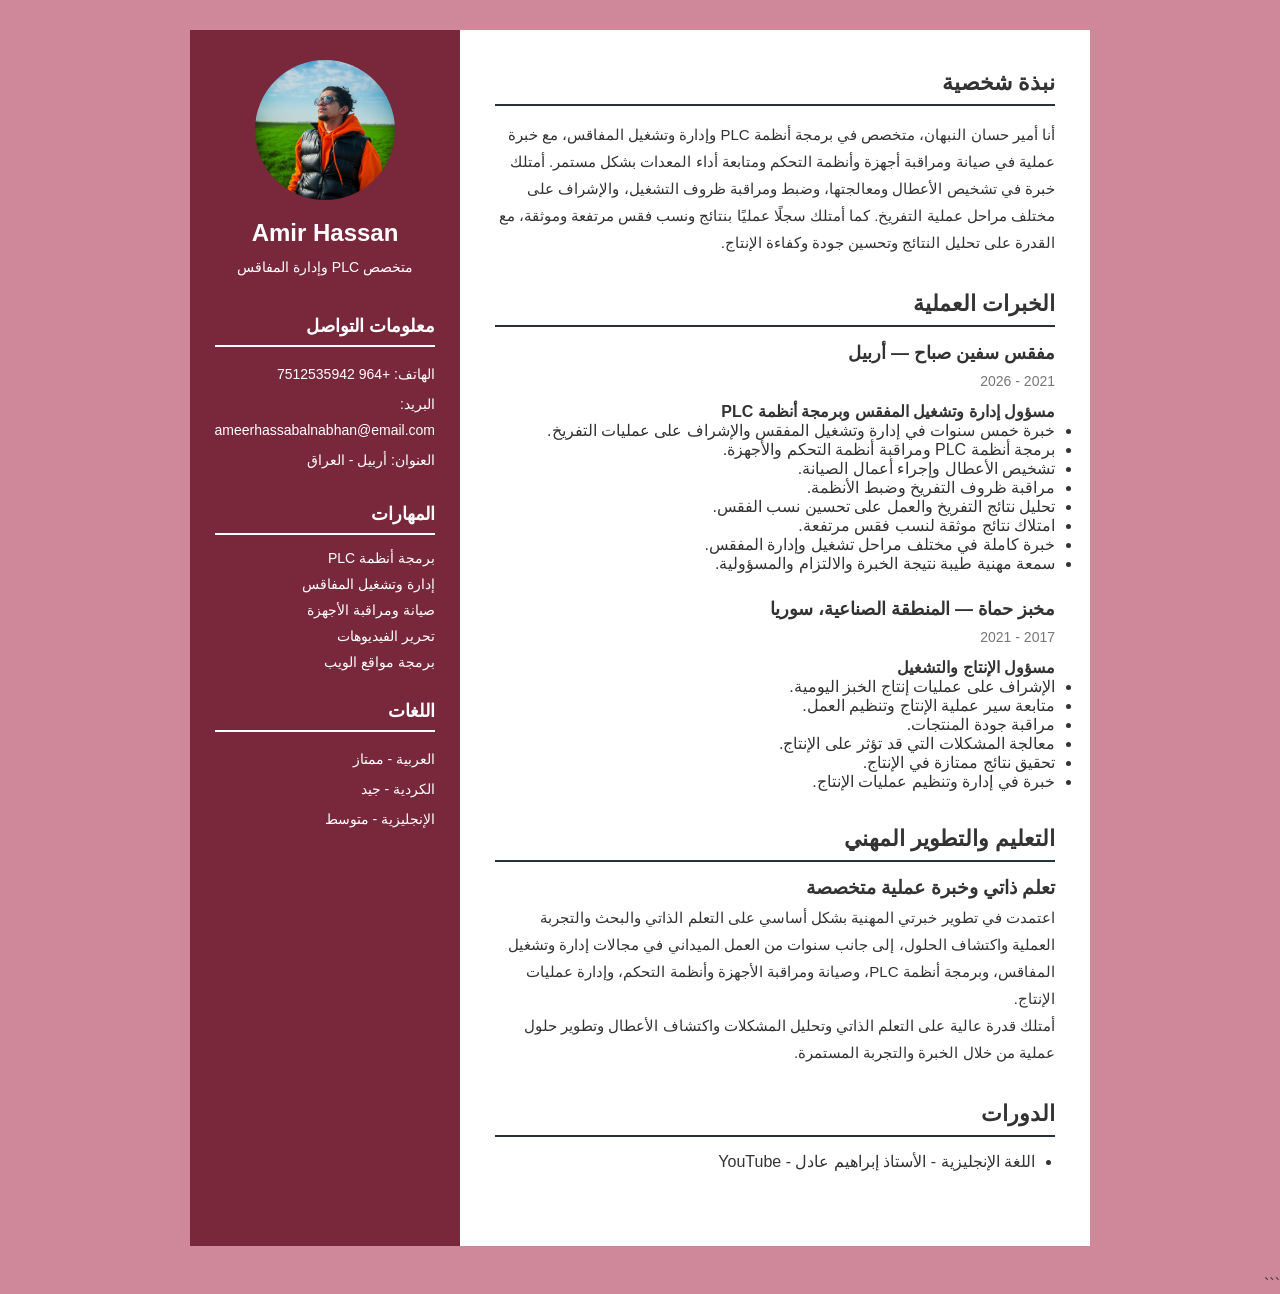
==== arabic.html @ 432216c8 "Add files via upload" ====
<!DOCTYPE html>
<html lang="ar" dir="rtl">

<head>
    <meta charset="UTF-8">
    <meta name="viewport" content="width=device-width, initial-scale=1.0">
    <title>السيرة الذاتية - أمير حسان</title>

    <link rel="stylesheet" href="css.css">
</head>

<body>

    <div class="cv">

        <aside class="sidebar">

            <div class="profile">
                <img src="1.JPG" alt="الصورة الشخصية" width="150px">
                <h1>Amir Hassan</h1>
                <p>متخصص PLC وإدارة المفاقس</p>
            </div>

            <section class="contact">
                <h2>معلومات التواصل</h2>

                <p>الهاتف: +964 7512535942</p>
                <p>البريد: ameerhassabalnabhan@email.com</p>
                <p>العنوان: أربيل - العراق</p>
            </section>

            <section class="skills">
                <h2>المهارات</h2>

                <ul>
                    <li>برمجة أنظمة PLC</li>
                    <li>إدارة وتشغيل المفاقس</li>
                    <li>صيانة ومراقبة الأجهزة</li>
                    <li>تحرير الفيديوهات</li>
                    <li>برمجة مواقع الويب</li>
                </ul>
            </section>

            <section class="languages">
                <h2>اللغات</h2>

                <p>العربية - ممتاز</p>
                <p>الكردية - جيد</p>
                <p>الإنجليزية - متوسط</p>
            </section>

        </aside>


        <main class="content">

            <section class="about">

                <h2>نبذة شخصية</h2>

                <p>
                    أنا أمير حسان النبهان، متخصص في برمجة أنظمة PLC
                    وإدارة وتشغيل المفاقس، مع خبرة عملية في صيانة ومراقبة
                    أجهزة وأنظمة التحكم ومتابعة أداء المعدات بشكل مستمر.
                    أمتلك خبرة في تشخيص الأعطال ومعالجتها، وضبط ومراقبة
                    ظروف التشغيل، والإشراف على مختلف مراحل عملية التفريخ.
                    كما أمتلك سجلًا عمليًا بنتائج ونسب فقس مرتفعة وموثقة،
                    مع القدرة على تحليل النتائج وتحسين جودة وكفاءة الإنتاج.
                </p>

            </section>


            <section class="experience">

                <h2>الخبرات العملية</h2>

                <article class="job">

                    <h3>مفقس سفين صباح — أربيل</h3>

                    <p class="date">2021 - 2026</p>

                    <h4>مسؤول إدارة وتشغيل المفقس وبرمجة أنظمة PLC</h4>

                    <ul>
                        <li>خبرة خمس سنوات في إدارة وتشغيل المفقس والإشراف على عمليات التفريخ.</li>
                        <li>برمجة أنظمة PLC ومراقبة أنظمة التحكم والأجهزة.</li>
                        <li>تشخيص الأعطال وإجراء أعمال الصيانة.</li>
                        <li>مراقبة ظروف التفريخ وضبط الأنظمة.</li>
                        <li>تحليل نتائج التفريخ والعمل على تحسين نسب الفقس.</li>
                        <li>امتلاك نتائج موثقة لنسب فقس مرتفعة.</li>
                        <li>خبرة كاملة في مختلف مراحل تشغيل وإدارة المفقس.</li>
                        <li>سمعة مهنية طيبة نتيجة الخبرة والالتزام والمسؤولية.</li>
                    </ul>

                </article>


                <article class="job">

                    <h3>مخبز حماة — المنطقة الصناعية، سوريا</h3>

                    <p class="date">2017 - 2021</p>

                    <h4>مسؤول الإنتاج والتشغيل</h4>

                    <ul>
                        <li>الإشراف على عمليات إنتاج الخبز اليومية.</li>
                        <li>متابعة سير عملية الإنتاج وتنظيم العمل.</li>
                        <li>مراقبة جودة المنتجات.</li>
                        <li>معالجة المشكلات التي قد تؤثر على الإنتاج.</li>
                        <li>تحقيق نتائج ممتازة في الإنتاج.</li>
                        <li>خبرة في إدارة وتنظيم عمليات الإنتاج.</li>
                    </ul>

                </article>

            </section>


            <section class="education">

                <h2>التعليم والتطوير المهني</h2>

                <article>

                    <h3>تعلم ذاتي وخبرة عملية متخصصة</h3>

                    <p>
                        اعتمدت في تطوير خبرتي المهنية بشكل أساسي على التعلم
                        الذاتي والبحث والتجربة العملية واكتشاف الحلول،
                        إلى جانب سنوات من العمل الميداني في مجالات إدارة
                        وتشغيل المفاقس، وبرمجة أنظمة PLC، وصيانة ومراقبة
                        الأجهزة وأنظمة التحكم، وإدارة عمليات الإنتاج.
                    </p>

                    <p>
                        أمتلك قدرة عالية على التعلم الذاتي وتحليل المشكلات
                        واكتشاف الأعطال وتطوير حلول عملية من خلال الخبرة
                        والتجربة المستمرة.
                    </p>

                </article>

            </section>


            <section class="courses">

                <h2>الدورات</h2>

                <ul>
                    <li>اللغة الإنجليزية - الأستاذ إبراهيم عادل - YouTube</li>
                </ul>

            </section>

        </main>

    </div>

</body>
</html>
```
---- css.css ----
* {
    box-sizing: border-box;
    margin: 0;
    padding: 0;
}

body {
    font-family: Arial, Tahoma, sans-serif;
    background-color: #cf889a;
    color: #333;
}

.cv {
    width: 900px;
    min-height: 1100px;
    margin: 30px auto;
    display: flex;
    direction: ltr;
    background-color: white;
}


/* Sidebar */

.sidebar {
    width: 30%;
    background-color: #79273b;
    color: white;
    padding: 30px 25px;
    direction: rtl;
}

.profile {
    text-align: center;
    margin-bottom: 35px;
}

.profile img {
    width: 140px;
    height: 140px;
    object-fit: cover;
    border-radius: 50%;
    margin-bottom: 15px;
}

.profile h1 {
    font-size: 24px;
    margin-bottom: 8px;
}

.profile p {
    font-size: 15px;
}


/* Sidebar Sections */

.sidebar section {
    margin-bottom: 30px;
}

.sidebar h2 {
    font-size: 18px;
    border-bottom: 2px solid white;
    padding-bottom: 8px;
    margin-bottom: 15px;
}

.sidebar p {
    font-size: 14px;
    line-height: 1.8;
    margin-bottom: 5px;
}

.sidebar ul {
    list-style: none;
}

.sidebar li {
    margin-bottom: 10px;
    font-size: 14px;
}


/* Main Content */

.content {
    width: 70%;
    padding: 40px 35px;
    direction: rtl;
}

.content section {
    margin-bottom: 35px;
}

.content h2 {
    font-size: 22px;
    margin-bottom: 15px;
    padding-bottom: 8px;
    border-bottom: 2px solid #263238;
}

.content p {
    line-height: 1.8;
    font-size: 15px;
}


/* Experience */

.job {
    margin-bottom: 25px;
}

.job h3 {
    font-size: 18px;
    margin-bottom: 5px;
}

.date {
    font-size: 14px !important;
    color: #777;
    margin-bottom: 8px;
}


/* Education */

.education h3 {
    margin-bottom: 5px;
}


/* Courses */

.courses ul {
    padding-right: 20px;
}

.courses li {
    margin-bottom: 8px;
}


/* Print */

@media print {

    body {
        background-color: white;
    }

    .cv {
        margin: 0;
        width: 100%;
    }

}
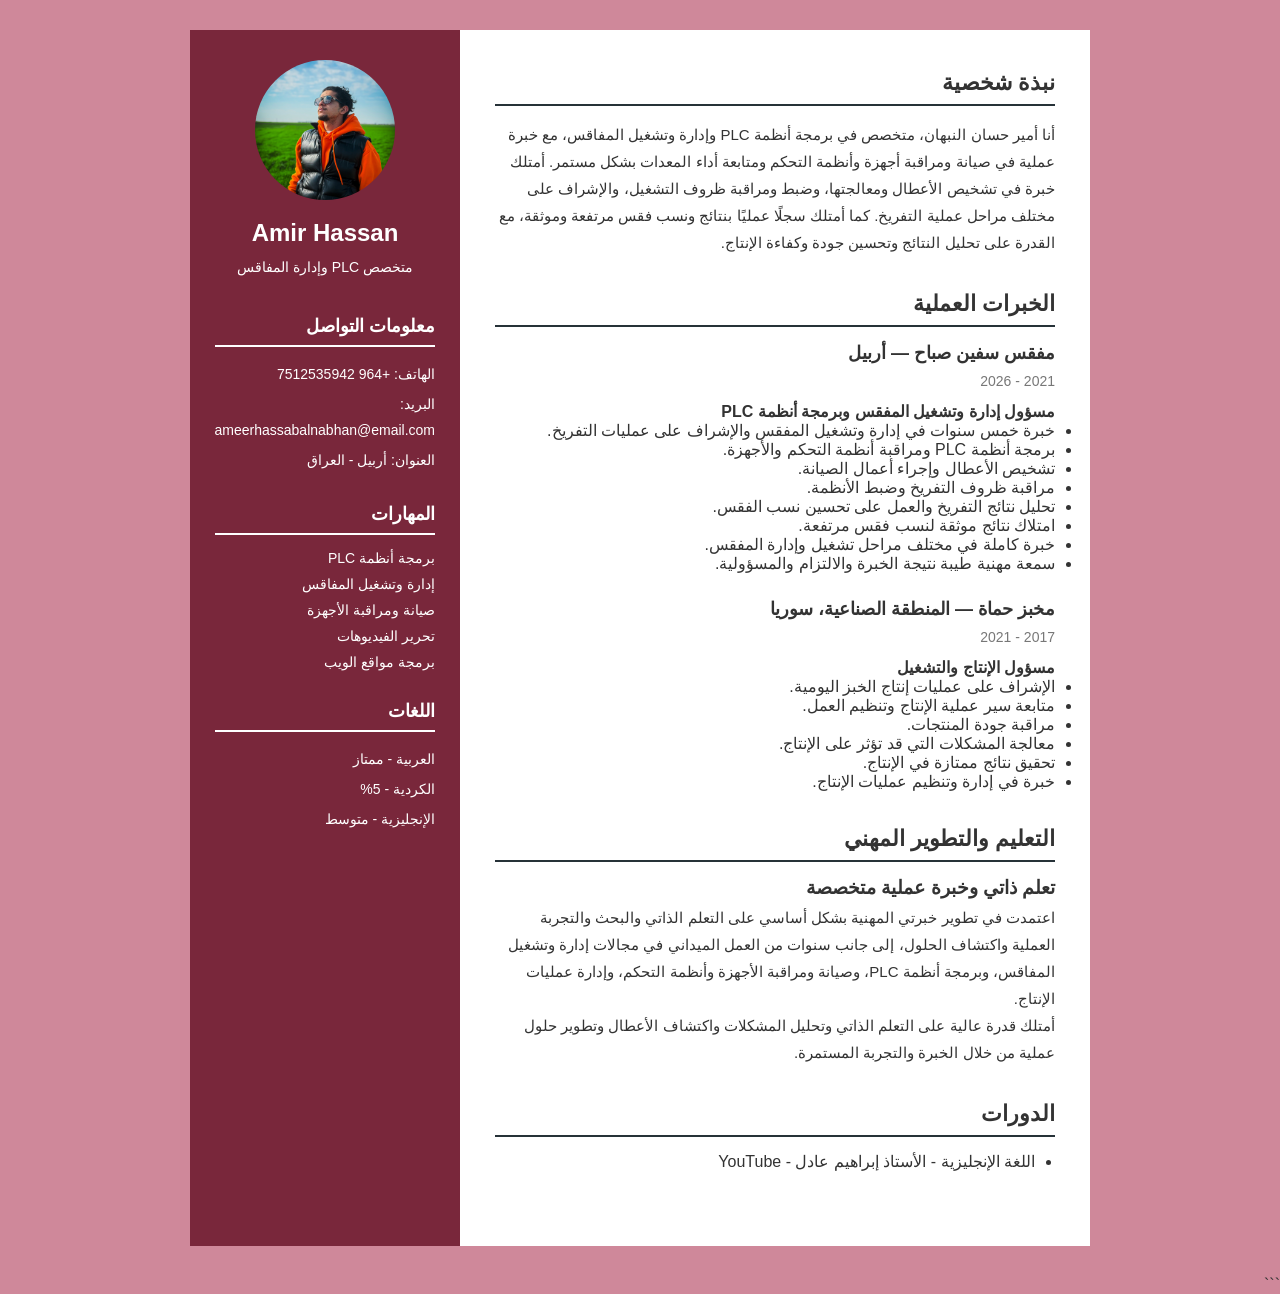
==== commit 3241bf4b: "Update arabic.html" ====
--- a/arabic.html
+++ b/arabic.html
@@ -46,7 +46,7 @@
                 <h2>اللغات</h2>
 
                 <p>العربية - ممتاز</p>
-                <p>الكردية - جيد</p>
+                <p>الكردية - 5%</p>
                 <p>الإنجليزية - متوسط</p>
             </section>
 
--- a/css.css
+++ b/css.css
@@ -158,3 +158,116 @@
     }
 
 }
+```css
+/* =========================
+   Responsive - Mobile
+   ========================= */
+
+@media (max-width: 700px) {
+
+    body {
+        margin: 0;
+        padding: 0;
+    }
+
+    .cv {
+        width: 100%;
+        min-height: auto;
+
+        margin: 0;
+
+        display: flex;
+        flex-direction: column;
+
+        box-shadow: none;
+    }
+
+
+    /* السايد بار */
+
+    .sidebar {
+        width: 100%;
+
+        padding: 25px 20px;
+
+        text-align: center;
+    }
+
+
+    /* الصورة */
+
+    .profile img {
+        width: 120px;
+        height: 120px;
+
+        object-fit: cover;
+
+        border-radius: 50%;
+    }
+
+
+    /* اسم الشخص */
+
+    .profile h1 {
+        font-size: 28px;
+
+        margin: 15px 0 5px;
+    }
+
+
+    .profile p {
+        font-size: 16px;
+    }
+
+
+    /* القوائم داخل السايد بار */
+
+    .skills ul {
+        padding-right: 20px;
+
+        text-align: right;
+    }
+
+
+    /* المحتوى */
+
+    .content {
+        width: 100%;
+
+        padding: 25px 20px;
+
+        box-sizing: border-box;
+    }
+
+
+    /* العناوين */
+
+    .content h2 {
+        font-size: 24px;
+    }
+
+
+    .content h3 {
+        font-size: 20px;
+    }
+
+
+    /* النصوص */
+
+    .content p,
+    .content li {
+        font-size: 16px;
+
+        line-height: 1.8;
+    }
+
+
+    /* الخبرات */
+
+    .job {
+        margin-bottom: 30px;
+    }
+
+}
+```
+
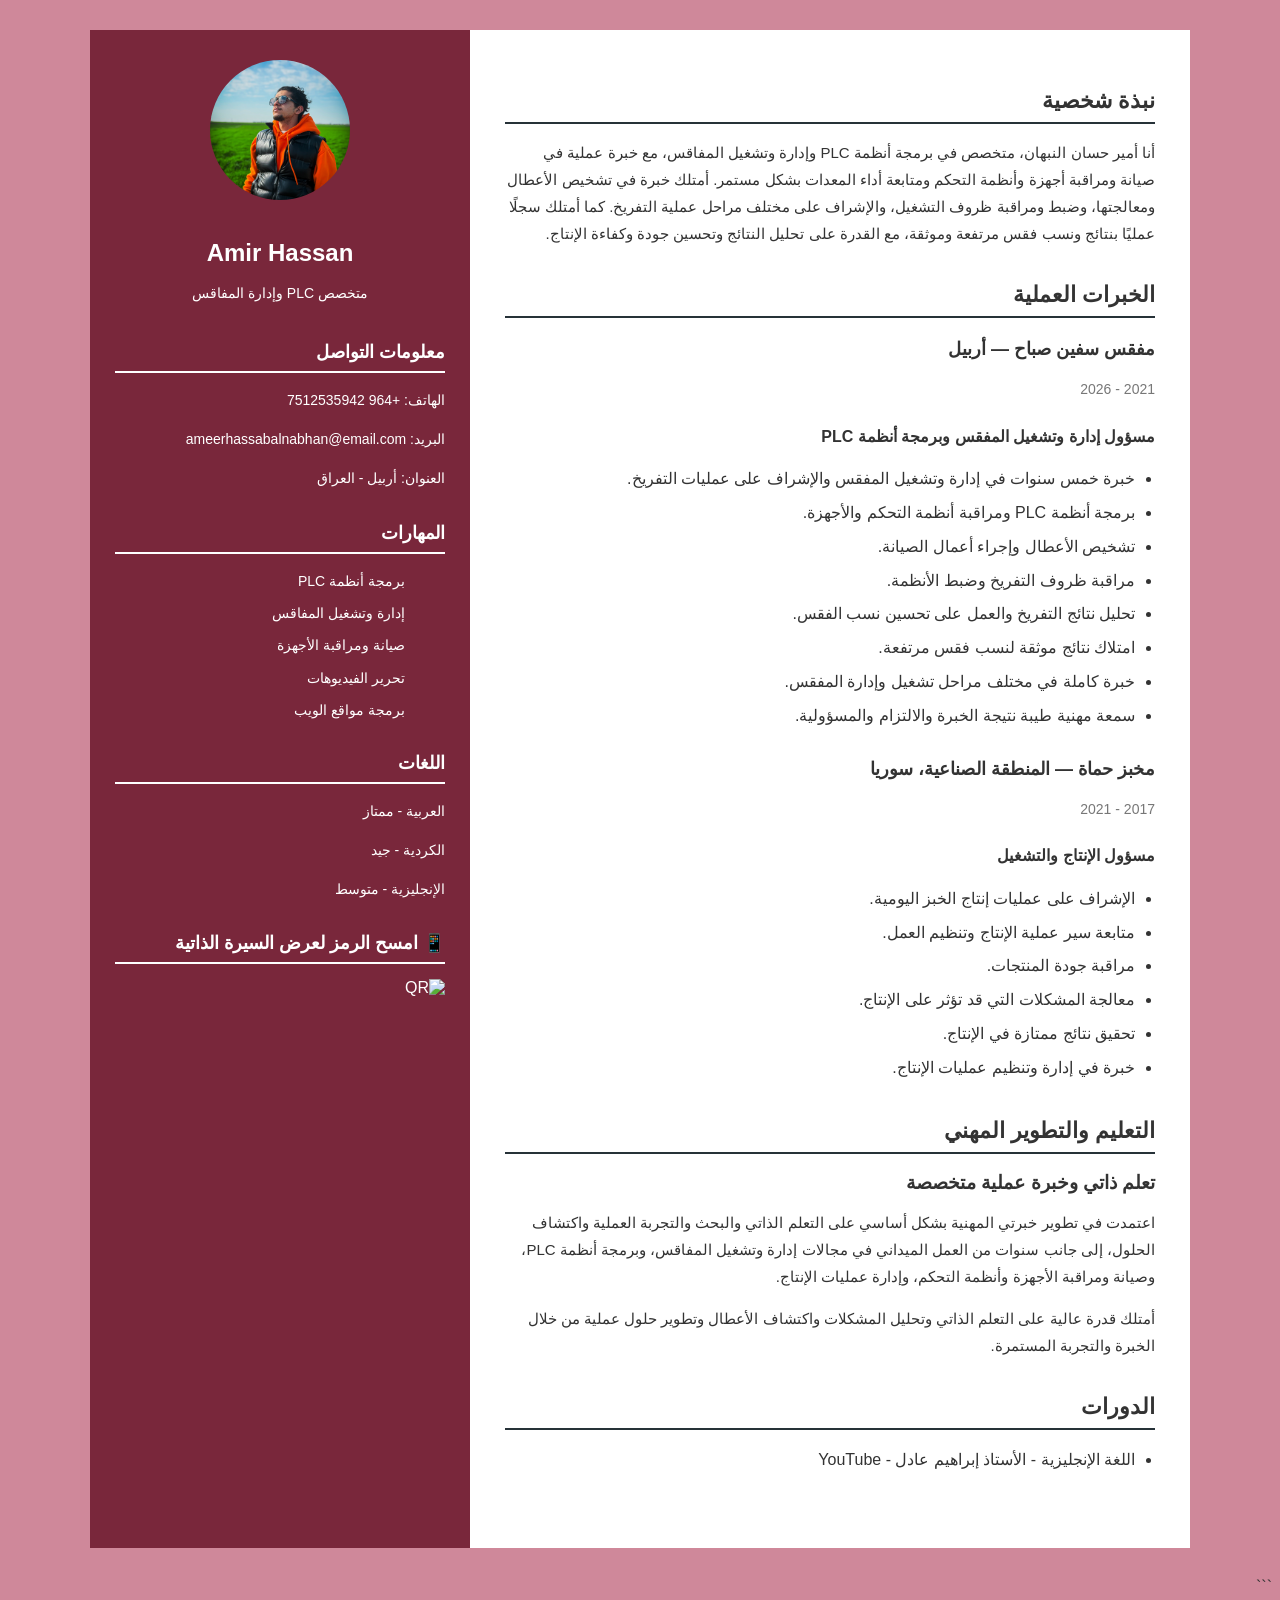
==== commit e5eb74bd: "Add files via upload" ====
--- a/arabic.html
+++ b/arabic.html
@@ -46,10 +46,13 @@
                 <h2>اللغات</h2>
 
                 <p>العربية - ممتاز</p>
-                <p>الكردية - 5%</p>
+                <p>الكردية - جيد</p>
                 <p>الإنجليزية - متوسط</p>
             </section>
-
+            <div>
+<h2>📱 امسح الرمز لعرض السيرة الذاتية</h2>
+                <img src="qr-code.png" alt="QR" width="105px">
+        </div>        
         </aside>
 
 
--- a/css.css
+++ b/css.css
@@ -1,273 +1,572 @@
-
+```css
 * {
     box-sizing: border-box;
     margin: 0;
     padding: 0;
 }
 
+
 body {
     font-family: Arial, Tahoma, sans-serif;
     background-color: #cf889a;
     color: #333;
 }
 
+
+/* =========================
+   CV
+   ========================= */
+
 .cv {
-    width: 900px;
+    width: 100%;
+    max-width: 1100px;
     min-height: 1100px;
+
     margin: 30px auto;
+
     display: flex;
-    direction: ltr;
+    flex-direction: row-reverse;
+
     background-color: white;
-}
-
-
-/* Sidebar */
+
+    overflow: hidden;
+}
+
+
+/* =========================
+   Sidebar
+   ========================= */
 
 .sidebar {
     width: 30%;
+
     background-color: #79273b;
     color: white;
+
     padding: 30px 25px;
+
     direction: rtl;
-}
+
+    flex-shrink: 0;
+}
+
 
 .profile {
     text-align: center;
     margin-bottom: 35px;
 }
 
+
 .profile img {
     width: 140px;
     height: 140px;
+
     object-fit: cover;
+
     border-radius: 50%;
+
     margin-bottom: 15px;
-}
+
+    max-width: 100%;
+}
+
 
 .profile h1 {
     font-size: 24px;
     margin-bottom: 8px;
-}
+
+    word-break: break-word;
+}
+
 
 .profile p {
     font-size: 15px;
-}
-
-
-/* Sidebar Sections */
+
+    line-height: 1.6;
+}
+
+
+/* =========================
+   Sidebar Sections
+   ========================= */
 
 .sidebar section {
     margin-bottom: 30px;
 }
 
+
 .sidebar h2 {
     font-size: 18px;
+
     border-bottom: 2px solid white;
+
     padding-bottom: 8px;
+
     margin-bottom: 15px;
 }
+
 
 .sidebar p {
     font-size: 14px;
+
     line-height: 1.8;
+
     margin-bottom: 5px;
-}
+
+    overflow-wrap: anywhere;
+}
+
 
 .sidebar ul {
     list-style: none;
 }
 
+
 .sidebar li {
     margin-bottom: 10px;
+
     font-size: 14px;
-}
-
-
-/* Main Content */
+
+    line-height: 1.6;
+}
+
+
+/* =========================
+   Main Content
+   ========================= */
 
 .content {
     width: 70%;
+
     padding: 40px 35px;
+
     direction: rtl;
-}
+
+    min-width: 0;
+}
+
 
 .content section {
     margin-bottom: 35px;
 }
 
+
 .content h2 {
     font-size: 22px;
+
     margin-bottom: 15px;
+
     padding-bottom: 8px;
+
     border-bottom: 2px solid #263238;
 }
+
 
 .content p {
     line-height: 1.8;
+
     font-size: 15px;
-}
-
-
-/* Experience */
+
+    overflow-wrap: anywhere;
+}
+
+
+/* =========================
+   Experience
+   ========================= */
 
 .job {
     margin-bottom: 25px;
 }
 
+
 .job h3 {
     font-size: 18px;
+
     margin-bottom: 5px;
-}
+
+    line-height: 1.5;
+}
+
+
+.job h4 {
+    line-height: 1.6;
+
+    margin-bottom: 10px;
+}
+
+
+.job ul {
+    padding-right: 20px;
+}
+
+
+.job li {
+    line-height: 1.8;
+
+    margin-bottom: 5px;
+}
+
 
 .date {
     font-size: 14px !important;
+
     color: #777;
+
     margin-bottom: 8px;
 }
 
 
-/* Education */
+/* =========================
+   Education
+   ========================= */
 
 .education h3 {
     margin-bottom: 5px;
 }
 
 
-/* Courses */
+/* =========================
+   Courses
+   ========================= */
 
 .courses ul {
     padding-right: 20px;
 }
 
+
 .courses li {
     margin-bottom: 8px;
-}
-
-
-/* Print */
-
-@media print {
-
-    body {
-        background-color: white;
-    }
-
-    .cv {
-        margin: 0;
-        width: 100%;
-    }
-
-}
-```css
-/* =========================
-   Responsive - Mobile
-   ========================= */
-
-@media (max-width: 700px) {
-
-    body {
-        margin: 0;
-        padding: 0;
-    }
+
+    line-height: 1.7;
+}
+
+
+/* =====================================================
+   Tablet
+   ===================================================== */
+
+@media (max-width: 900px) {
 
     .cv {
         width: 100%;
-        min-height: auto;
 
         margin: 0;
 
-        display: flex;
-        flex-direction: column;
-
-        box-shadow: none;
-    }
-
-
-    /* السايد بار */
+        min-height: 100vh;
+    }
+
 
     .sidebar {
-        width: 100%;
-
-        padding: 25px 20px;
-
-        text-align: center;
-    }
-
-
-    /* الصورة */
+        width: 32%;
+
+        padding: 25px 18px;
+    }
+
+
+    .content {
+        width: 68%;
+
+        padding: 30px 25px;
+    }
+
 
     .profile img {
         width: 120px;
         height: 120px;
-
-        object-fit: cover;
-
-        border-radius: 50%;
-    }
-
-
-    /* اسم الشخص */
+    }
+
 
     .profile h1 {
-        font-size: 28px;
-
-        margin: 15px 0 5px;
+        font-size: 21px;
+    }
+
+
+    .sidebar h2 {
+        font-size: 17px;
+    }
+
+
+    .sidebar p,
+    .sidebar li {
+        font-size: 13px;
+    }
+
+
+    .content h2 {
+        font-size: 20px;
+    }
+
+
+    .content p,
+    .content li {
+        font-size: 14px;
+    }
+
+}
+
+
+/* =====================================================
+   Mobile
+   ===================================================== */
+
+@media (max-width: 700px) {
+
+    body {
+        background-color: white;
+
+        width: 100%;
+
+        overflow-x: hidden;
+    }
+
+
+    .cv {
+        width: 100%;
+
+        max-width: 100%;
+
+        margin: 0;
+
+        min-height: auto;
+
+        display: flex;
+
+        flex-direction: column;
+
+        overflow: visible;
+
+        box-shadow: none;
+    }
+
+
+    /* =========================
+       Sidebar
+       ========================= */
+
+    .sidebar {
+        width: 100%;
+
+        padding: 30px 20px;
+
+        text-align: center;
+    }
+
+
+    .profile {
+        margin-bottom: 30px;
+    }
+
+
+    .profile img {
+        width: 120px;
+        height: 120px;
+
+        margin-bottom: 12px;
+    }
+
+
+    .profile h1 {
+        font-size: 27px;
+
+        margin-bottom: 7px;
     }
 
 
     .profile p {
         font-size: 16px;
-    }
-
-
-    /* القوائم داخل السايد بار */
-
-    .skills ul {
-        padding-right: 20px;
-
-        text-align: right;
-    }
-
-
-    /* المحتوى */
+
+        line-height: 1.6;
+    }
+
+
+    /* Sidebar sections */
+
+    .sidebar section {
+        margin-bottom: 25px;
+    }
+
+
+    .sidebar h2 {
+        font-size: 19px;
+
+        margin-bottom: 12px;
+    }
+
+
+    .sidebar p {
+        font-size: 15px;
+
+        line-height: 1.8;
+
+        overflow-wrap: anywhere;
+    }
+
+
+    .sidebar ul {
+        padding: 0;
+    }
+
+
+    .sidebar li {
+        font-size: 15px;
+
+        line-height: 1.7;
+
+        margin-bottom: 8px;
+    }
+
+
+    /* =========================
+       Main Content
+       ========================= */
 
     .content {
         width: 100%;
 
-        padding: 25px 20px;
-
-        box-sizing: border-box;
-    }
-
-
-    /* العناوين */
+        max-width: 100%;
+
+        padding: 30px 20px;
+
+        min-width: 0;
+    }
+
+
+    .content section {
+        margin-bottom: 30px;
+    }
+
 
     .content h2 {
+        font-size: 22px;
+
+        margin-bottom: 15px;
+
+        padding-bottom: 8px;
+    }
+
+
+    .content h3 {
+        font-size: 19px;
+
+        line-height: 1.5;
+    }
+
+
+    .content h4 {
+        font-size: 16px;
+
+        line-height: 1.6;
+    }
+
+
+    .content p {
+        font-size: 16px;
+
+        line-height: 1.9;
+
+        overflow-wrap: anywhere;
+    }
+
+
+    .job {
+        margin-bottom: 30px;
+    }
+
+
+    .job ul {
+        padding-right: 20px;
+    }
+
+
+    .job li {
+        font-size: 15px;
+
+        line-height: 1.8;
+
+        margin-bottom: 7px;
+    }
+
+
+    .date {
+        font-size: 14px !important;
+    }
+
+
+    .courses li {
+        font-size: 15px;
+
+        line-height: 1.8;
+    }
+
+}
+
+
+/* =====================================================
+   Small Mobile
+   ===================================================== */
+
+@media (max-width: 400px) {
+
+    .sidebar {
+        padding: 25px 15px;
+    }
+
+
+    .profile img {
+        width: 105px;
+        height: 105px;
+    }
+
+
+    .profile h1 {
         font-size: 24px;
     }
 
 
+    .content {
+        padding: 25px 15px;
+    }
+
+
+    .content h2 {
+        font-size: 20px;
+    }
+
+
     .content h3 {
-        font-size: 20px;
-    }
-
-
-    /* النصوص */
+        font-size: 18px;
+    }
+
 
     .content p,
     .content li {
-        font-size: 16px;
-
-        line-height: 1.8;
-    }
-
-
-    /* الخبرات */
-
-    .job {
-        margin-bottom: 30px;
+        font-size: 15px;
+    }
+
+}
+
+
+/* =========================
+   Print
+   ========================= */
+
+@media print {
+
+    body {
+        background-color: white;
+    }
+
+
+    .cv {
+        width: 100%;
+
+        max-width: none;
+
+        margin: 0;
+
+        box-shadow: none;
     }
 
 }
 ```
-
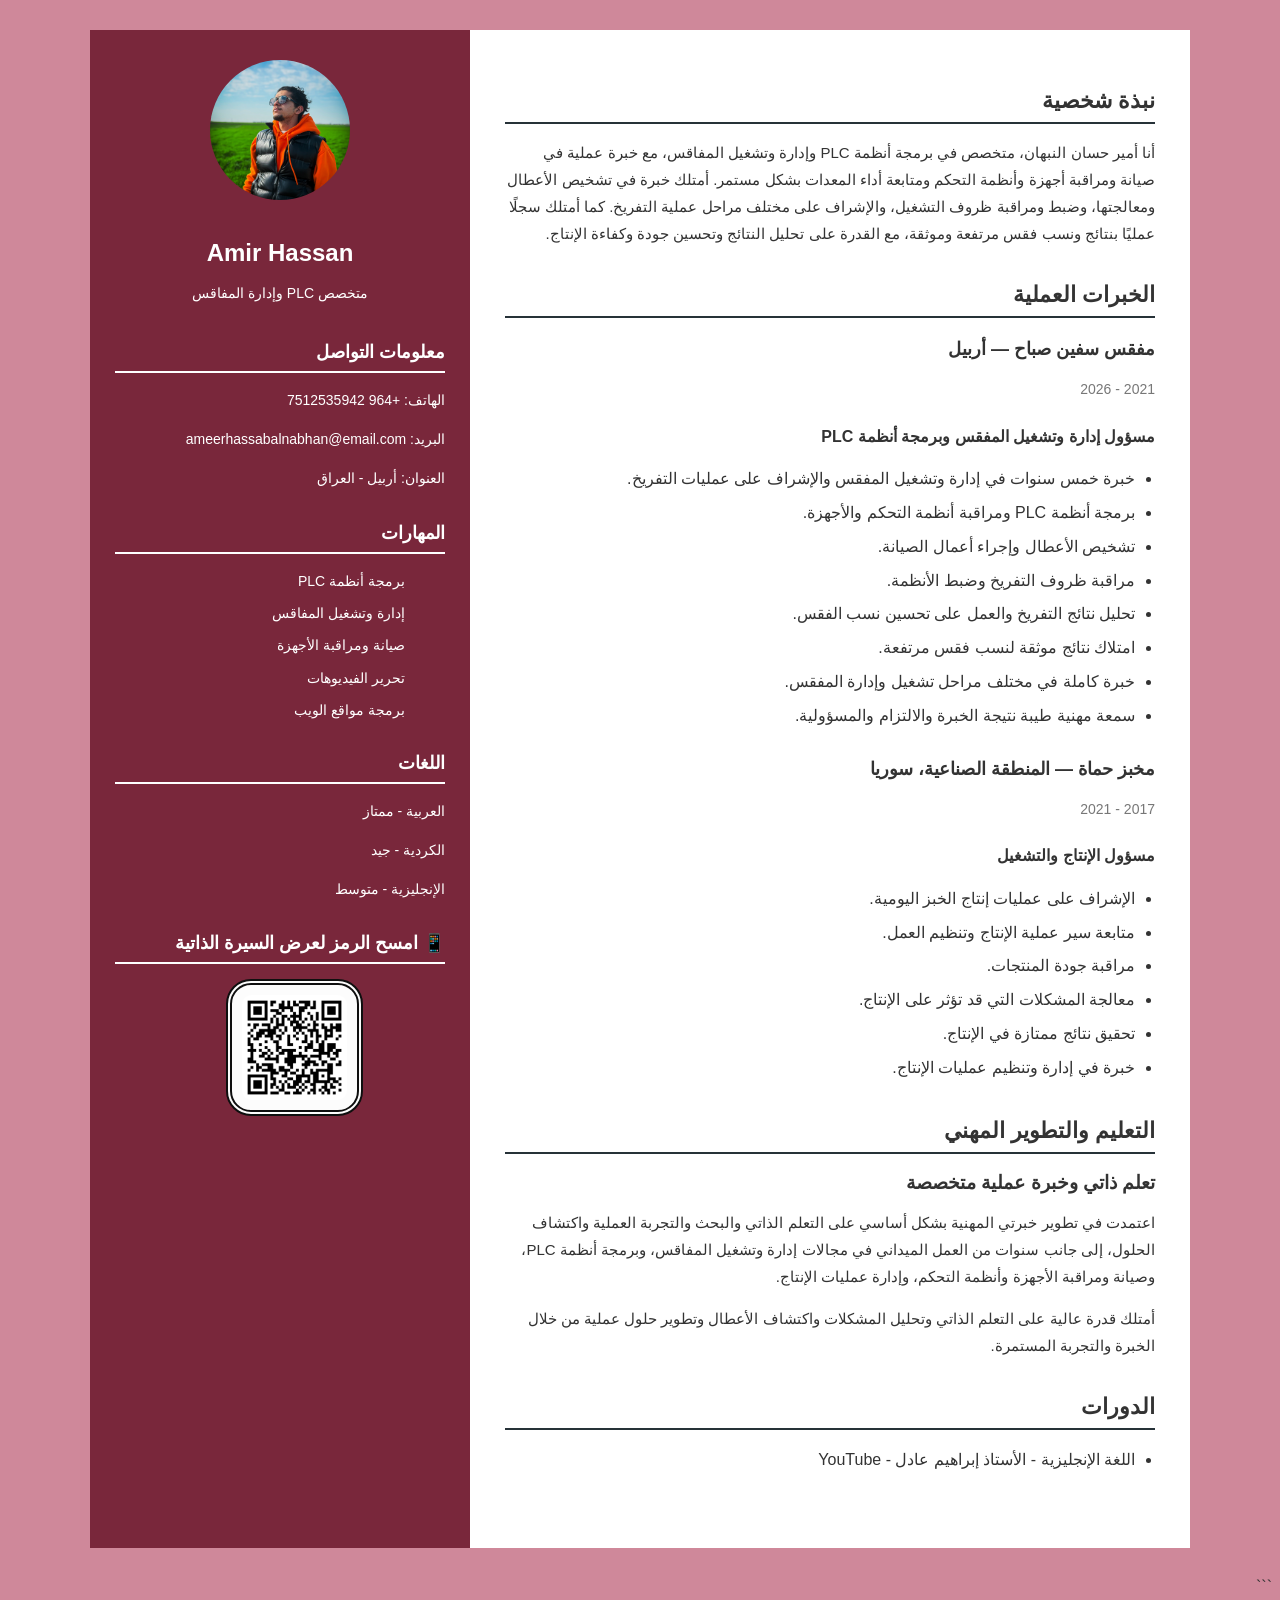
==== commit 569c22bb: "Update arabic.html" ====
--- a/arabic.html
+++ b/arabic.html
@@ -51,7 +51,7 @@
             </section>
             <div>
 <h2>📱 امسح الرمز لعرض السيرة الذاتية</h2>
-                <img src="qr-code.png" alt="QR" width="105px">
+                <img id="qr" src="qr-code.png" alt="QR" width="105px">
         </div>        
         </aside>
 
--- a/css.css
+++ b/css.css
@@ -11,7 +11,13 @@
     background-color: #cf889a;
     color: #333;
 }
-
+#qr{
+    background-color: #fcfcfc;
+    padding: 10px;
+    border: double rgb(15, 15, 15) 6px;
+    margin-right: 25%;
+    border-radius: 25px;
+}
 
 /* =========================
    CV
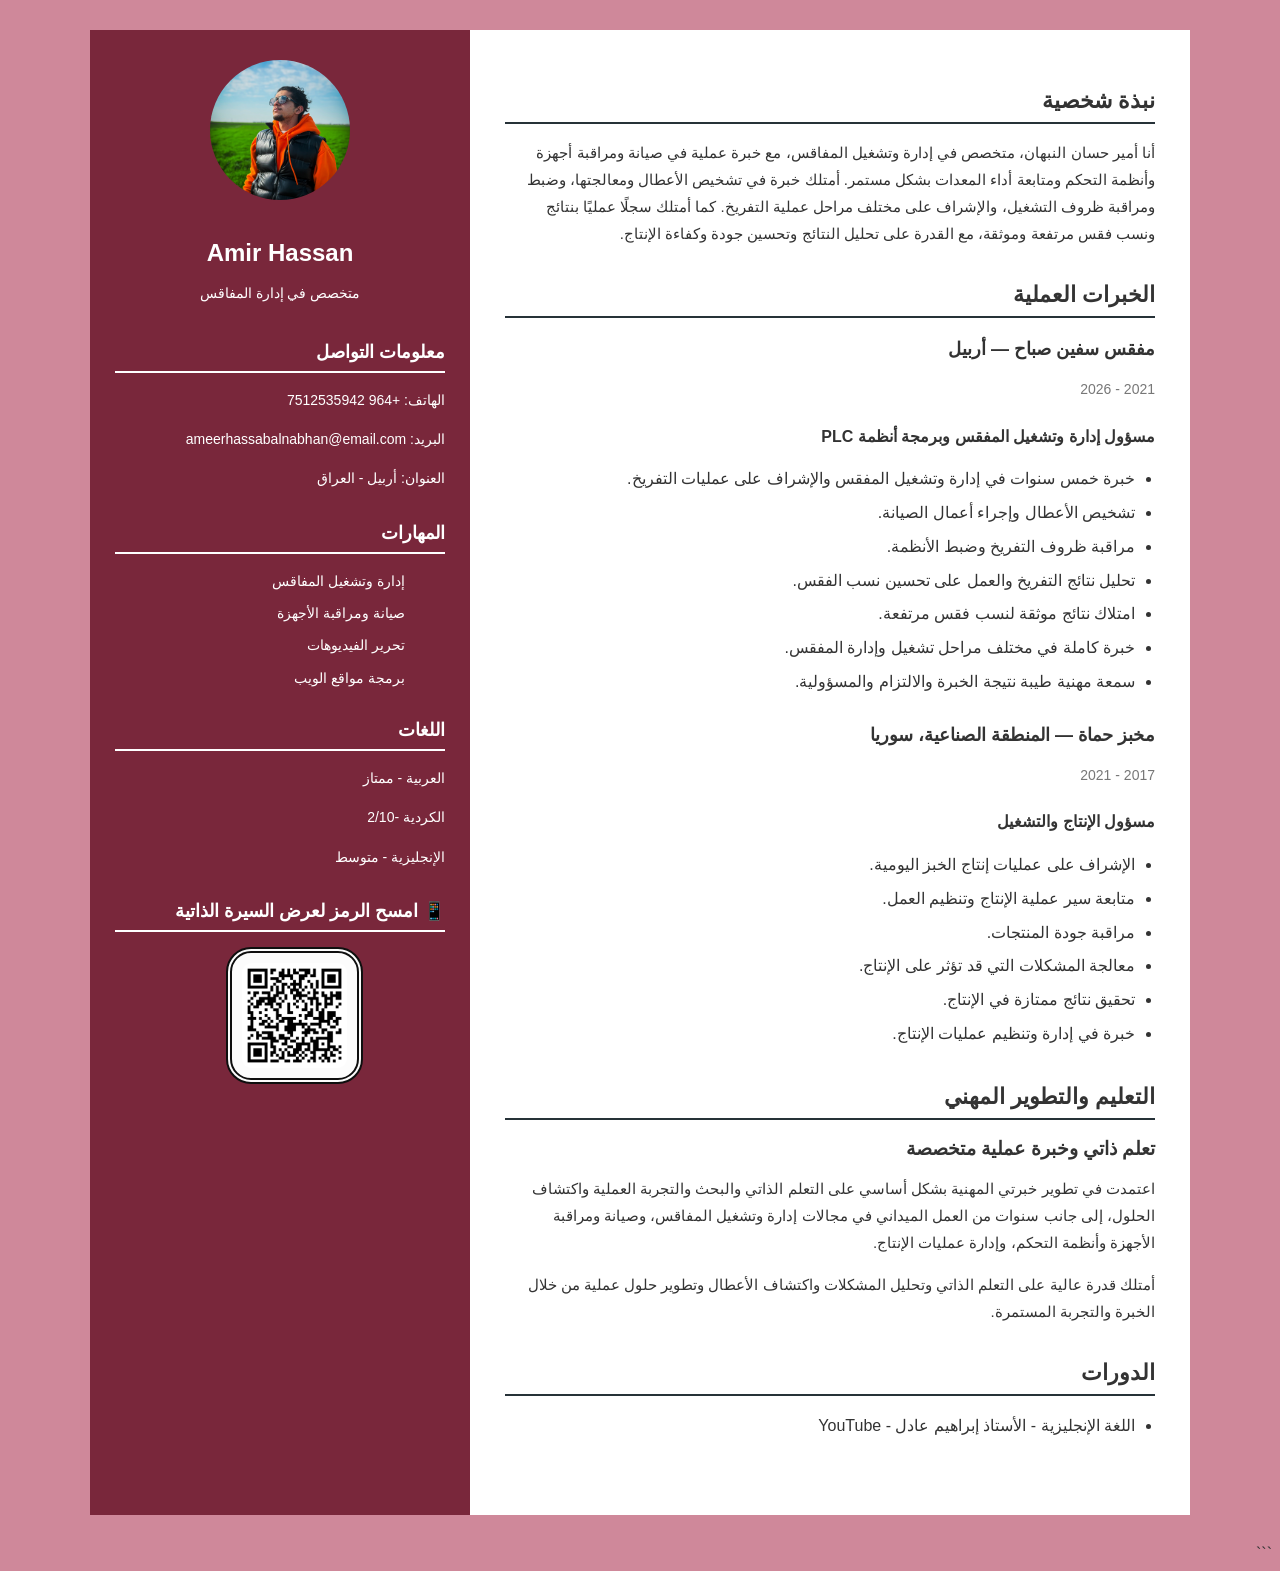
==== commit 8fa3e313: "Update arabic.html" ====
--- a/arabic.html
+++ b/arabic.html
@@ -19,7 +19,7 @@
             <div class="profile">
                 <img src="1.JPG" alt="الصورة الشخصية" width="150px">
                 <h1>Amir Hassan</h1>
-                <p>متخصص PLC وإدارة المفاقس</p>
+                <p>متخصص في إدارة المفاقس</p>
             </div>
 
             <section class="contact">
@@ -34,7 +34,7 @@
                 <h2>المهارات</h2>
 
                 <ul>
-                    <li>برمجة أنظمة PLC</li>
+                    <!-- <li>برمجة أنظمة PLC</li> -->
                     <li>إدارة وتشغيل المفاقس</li>
                     <li>صيانة ومراقبة الأجهزة</li>
                     <li>تحرير الفيديوهات</li>
@@ -46,7 +46,7 @@
                 <h2>اللغات</h2>
 
                 <p>العربية - ممتاز</p>
-                <p>الكردية - جيد</p>
+                <p>الكردية -2/10</p>
                 <p>الإنجليزية - متوسط</p>
             </section>
             <div>
@@ -63,8 +63,8 @@
                 <h2>نبذة شخصية</h2>
 
                 <p>
-                    أنا أمير حسان النبهان، متخصص في برمجة أنظمة PLC
-                    وإدارة وتشغيل المفاقس، مع خبرة عملية في صيانة ومراقبة
+                    أنا أمير حسان النبهان، متخصص في  
+                    إدارة وتشغيل المفاقس، مع خبرة عملية في صيانة ومراقبة
                     أجهزة وأنظمة التحكم ومتابعة أداء المعدات بشكل مستمر.
                     أمتلك خبرة في تشخيص الأعطال ومعالجتها، وضبط ومراقبة
                     ظروف التشغيل، والإشراف على مختلف مراحل عملية التفريخ.
@@ -89,7 +89,7 @@
 
                     <ul>
                         <li>خبرة خمس سنوات في إدارة وتشغيل المفقس والإشراف على عمليات التفريخ.</li>
-                        <li>برمجة أنظمة PLC ومراقبة أنظمة التحكم والأجهزة.</li>
+                        <!-- <li>برمجة أنظمة PLC ومراقبة أنظمة التحكم والأجهزة.</li> -->
                         <li>تشخيص الأعطال وإجراء أعمال الصيانة.</li>
                         <li>مراقبة ظروف التفريخ وضبط الأنظمة.</li>
                         <li>تحليل نتائج التفريخ والعمل على تحسين نسب الفقس.</li>
@@ -135,7 +135,7 @@
                         اعتمدت في تطوير خبرتي المهنية بشكل أساسي على التعلم
                         الذاتي والبحث والتجربة العملية واكتشاف الحلول،
                         إلى جانب سنوات من العمل الميداني في مجالات إدارة
-                        وتشغيل المفاقس، وبرمجة أنظمة PLC، وصيانة ومراقبة
+                        وتشغيل المفاقس، وصيانة ومراقبة
                         الأجهزة وأنظمة التحكم، وإدارة عمليات الإنتاج.
                     </p>
 
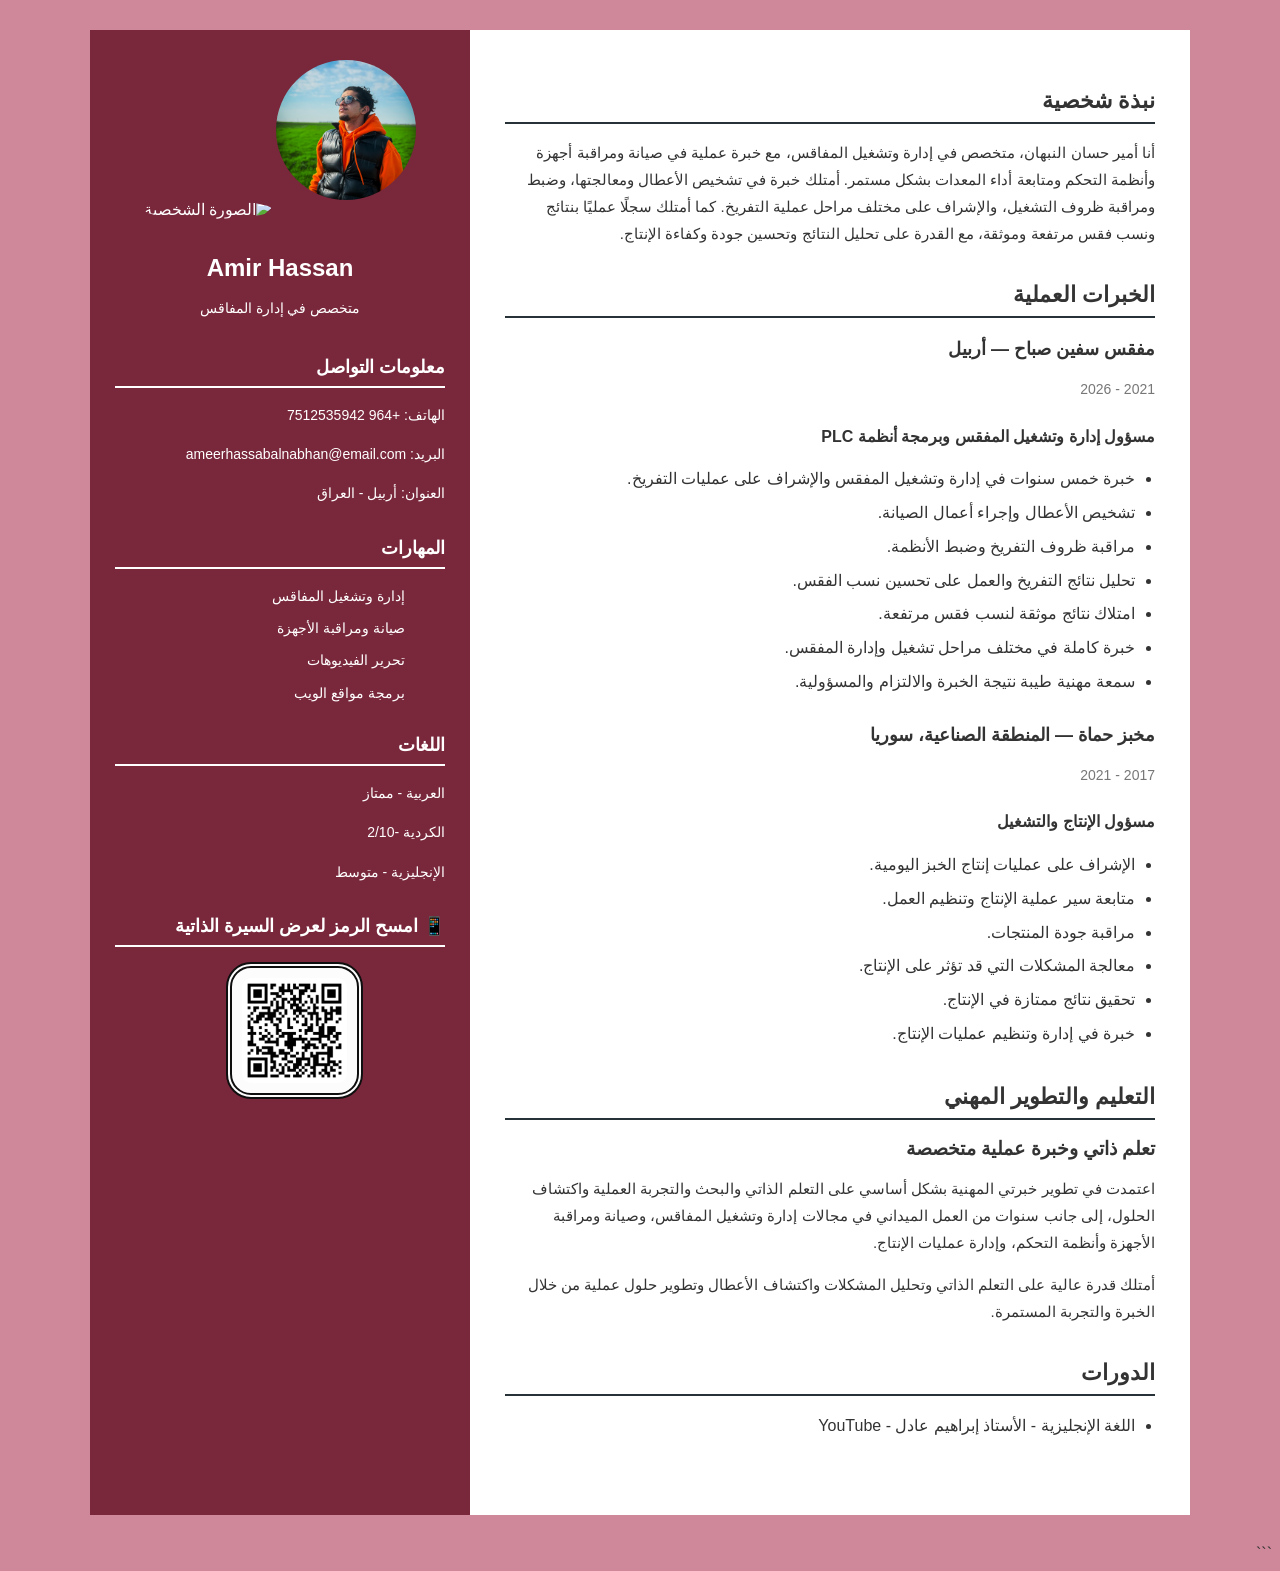
==== commit 0718135f: "Update arabic.html" ====
--- a/arabic.html
+++ b/arabic.html
@@ -18,6 +18,7 @@
 
             <div class="profile">
                 <img src="1.JPG" alt="الصورة الشخصية" width="150px">
+                <img src="2.JPG" alt="الصورة الشخصية" width="150px">
                 <h1>Amir Hassan</h1>
                 <p>متخصص في إدارة المفاقس</p>
             </div>
--- a/css.css
+++ b/css.css
@@ -74,6 +74,25 @@
     margin-bottom: 15px;
 
     max-width: 100%;
+
+    transition: 0.5s;
+}
+
+img:hover {
+
+    transform: translateY(-5px);
+
+    border-radius: 10%;
+
+    border: white 3px solid;
+
+    padding: 5px;    
+
+    width: 800px;
+
+    height: 400px;
+
+    text-align: center;
 }
 
 
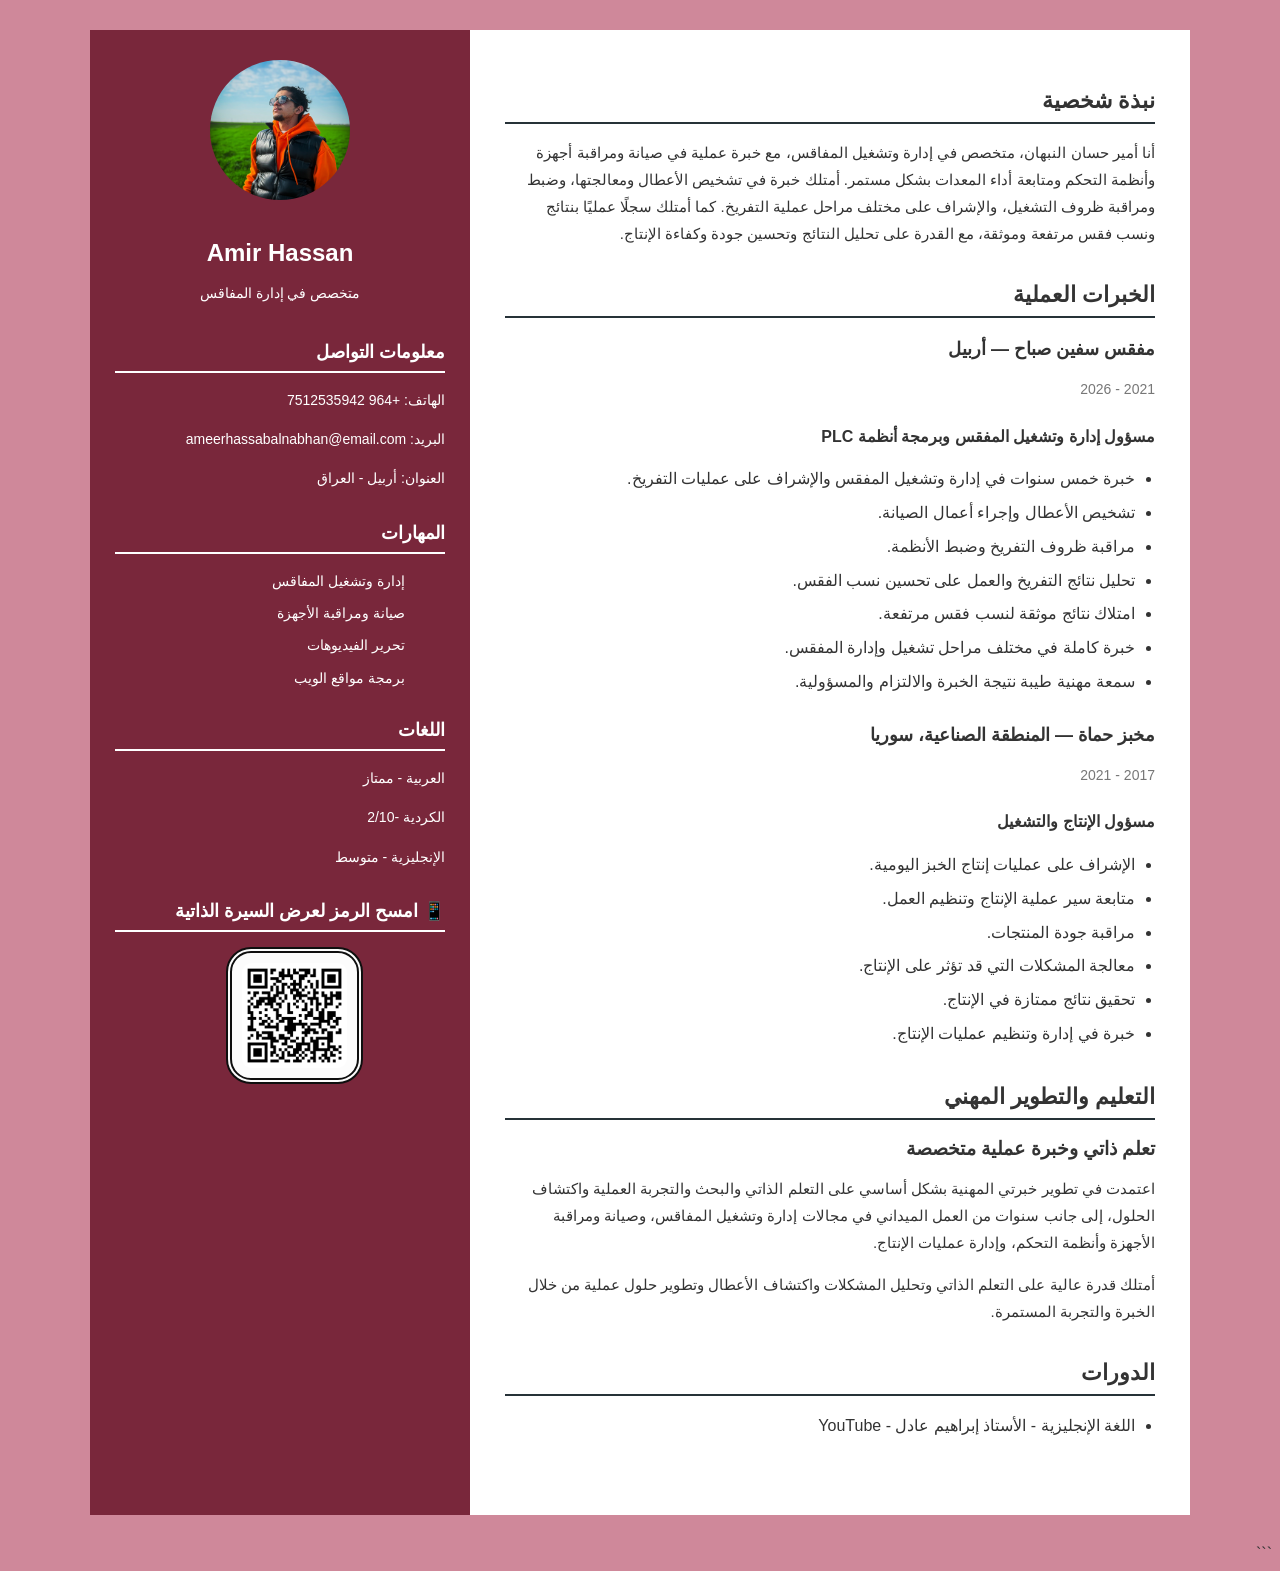
==== commit ddca1748: "Update arabic.html" ====
--- a/arabic.html
+++ b/arabic.html
@@ -18,7 +18,7 @@
 
             <div class="profile">
                 <img src="1.JPG" alt="الصورة الشخصية" width="150px">
-                <img src="2.JPG" alt="الصورة الشخصية" width="150px">
+          
                 <h1>Amir Hassan</h1>
                 <p>متخصص في إدارة المفاقس</p>
             </div>
